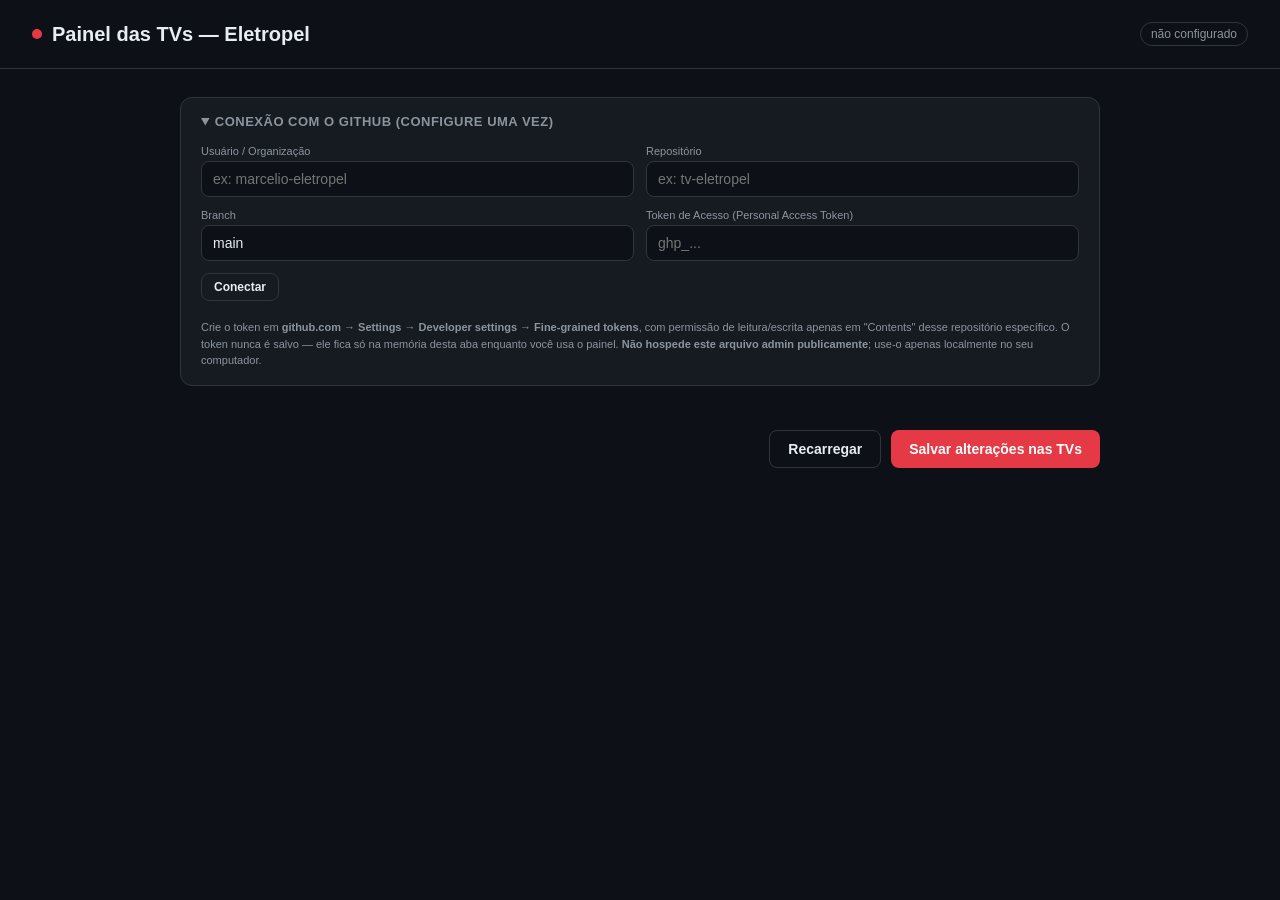
==== admin.html @ b841ade2 "Add files via upload" ====
<!DOCTYPE html>
<html lang="pt-BR">
<head>
<meta charset="UTF-8">
<title>Eletropel - Painel de Controle das TVs</title>
<meta name="viewport" content="width=device-width, initial-scale=1.0">
<link rel="stylesheet" href="admin.css">
</head>
<body>

<header>
  <h1><span class="dot"></span> Painel das TVs — Eletropel</h1>
  <span id="conn-status">não configurado</span>
</header>

<main>
  <details class="setup-box" id="setup-details" open>
    <summary>Conexão com o GitHub (configure uma vez)</summary>
    <div class="setup-grid">
      <div><label>Usuário / Organização</label><input id="cfg-owner" placeholder="ex: marcelio-eletropel"></div>
      <div><label>Repositório</label><input id="cfg-repo" placeholder="ex: tv-eletropel"></div>
      <div><label>Branch</label><input id="cfg-branch" placeholder="main" value="main"></div>
      <div><label>Token de Acesso (Personal Access Token)</label><input id="cfg-token" type="password" placeholder="ghp_..."></div>
      <div class="full"><button class="btn secondary small" id="btn-connect">Conectar</button></div>
      <div class="full setup-note">
        Crie o token em <strong>github.com → Settings → Developer settings → Fine-grained tokens</strong>,
        com permissão de leitura/escrita apenas em "Contents" desse repositório específico.
        O token nunca é salvo — ele fica só na memória desta aba enquanto você usa o painel.
        <strong>Não hospede este arquivo admin publicamente</strong>; use-o apenas localmente no seu computador.
      </div>
    </div>
  </details>

  <button class="btn secondary back" id="btn-back-dashboard" style="display:none;">← Voltar ao início</button>
  <button class="btn secondary back" id="btn-back" style="display:none;">← Voltar para categorias</button>

  <div id="view-dashboard" style="display:none;">
    <div class="dash-grid">
      <div class="dash-card">
        <div class="dash-value" id="dash-total">-</div>
        <div class="dash-label">Itens no total</div>
      </div>
      <div class="dash-card">
        <div class="dash-value" id="dash-categories">-</div>
        <div class="dash-label">Categorias</div>
      </div>
      <div class="dash-card">
        <div class="dash-value" id="dash-updated">-</div>
        <div class="dash-label">Última atualização</div>
      </div>
    </div>

    <div class="section-title">O que está passando na TV agora</div>
    <div class="live-preview-frame">
      <iframe id="live-preview-iframe" src="about:blank"></iframe>
    </div>
    <div class="setup-note" style="margin-top: 8px;">
      Essa é a própria página da TV rodando ao vivo, em miniatura — o que você vê aqui é
      exatamente o que está passando lá agora.
    </div>

    <button class="btn" id="btn-goto-folders" style="margin-top: 20px;">Alterar conteúdo →</button>
  </div>

  <div id="view-folders" style="display:none;">
    <div class="section-title">Categorias <span class="count" id="folder-count"></span></div>
    <div class="folder-grid" id="folder-grid"></div>
  </div>

  <div id="view-category" style="display:none;">
    <div class="section-title">
      <span id="category-title"></span>
      <span class="count" id="category-count"></span>
    </div>
    <div id="items-list"></div>
    <div id="empty-msg" class="empty-state" style="display:none;">Nenhum item nesta categoria ainda.</div>

    <div class="add-form">
      <div class="tabs">
        <button class="tab-btn active" data-tab="image" id="tab-image">Enviar imagem</button>
        <button class="tab-btn" data-tab="url" id="tab-url">Adicionar site (URL)</button>
      </div>
      <div id="panel-image">
        <div id="drop-zone">
          Arraste uma imagem aqui, ou clique para escolher do computador
          <input type="file" id="file-input" accept="image/*" multiple>
        </div>
        <div id="upload-preview"></div>
      </div>
      <div id="panel-url" style="display:none;">
        <div class="row">
          <div class="field" style="flex: 2;"><label>Endereço do site</label><input id="new-url-src" placeholder="https://..."></div>
        </div>
      </div>
      <div class="row" style="margin-top: 14px;">
        <div class="field" style="max-width: 140px;"><label>Duração (seg)</label><input id="new-duration" type="number" value="15" min="3"></div>
      </div>
      <button class="btn secondary" id="btn-add-url" style="display:none;">+ Adicionar site à lista</button>
    </div>
  </div>

  <div class="save-bar">
    <button class="btn secondary" id="btn-reload">Recarregar</button>
    <button class="btn" id="btn-save">Salvar alterações nas TVs</button>
  </div>
</main>

<div class="toast" id="toast"></div>

<script src="admin.js"></script>

</body>
</html>
---- admin.css ----
:root {
    --bg: #0d1117; --panel: #161b22; --panel-border: #30363d;
    --accent: #e63946; --accent-hover: #ff4d5a;
    --text: #e6edf3; --text-dim: #8b949e;
    --success: #3fb950; --danger: #f85149; --info: #58a6ff;
  }
  * { box-sizing: border-box; }
  body { margin: 0; background: var(--bg); color: var(--text); font-family: -apple-system, "Segoe UI", Roboto, Arial, sans-serif; min-height: 100vh; }
  header { padding: 22px 32px; border-bottom: 1px solid var(--panel-border); display: flex; align-items: center; justify-content: space-between; flex-wrap: wrap; gap: 10px; }
  header h1 { font-size: 20px; margin: 0; display: flex; align-items: center; gap: 10px; }
  header h1 .dot { width: 10px; height: 10px; border-radius: 50%; background: var(--accent); }
  #conn-status { font-size: 12px; color: var(--text-dim); padding: 4px 10px; border: 1px solid var(--panel-border); border-radius: 20px; }
  #conn-status.ok { color: var(--success); border-color: var(--success); }
  #conn-status.err { color: var(--danger); border-color: var(--danger); }

  main { max-width: 960px; margin: 0 auto; padding: 28px 20px 90px; }

  details.setup-box { background: var(--panel); border: 1px solid var(--panel-border); border-radius: 12px; padding: 16px 20px; margin-bottom: 24px; }
  details.setup-box summary { cursor: pointer; font-size: 13px; color: var(--text-dim); text-transform: uppercase; letter-spacing: 0.5px; font-weight: 600; }
  .setup-grid { display: grid; grid-template-columns: 1fr 1fr; gap: 12px; margin-top: 16px; }
  .setup-grid .full { grid-column: 1 / -1; }
  .setup-note { font-size: 11px; color: var(--text-dim); margin-top: 6px; line-height: 1.5; }
  label { font-size: 11px; color: var(--text-dim); display: block; margin-bottom: 4px; }

  input, select { width: 100%; background: #0d1117; border: 1px solid var(--panel-border); color: var(--text); padding: 9px 11px; border-radius: 8px; font-size: 14px; }
  input:focus, select:focus { outline: none; border-color: var(--accent); }

  .btn { background: var(--accent); color: #fff; border: none; padding: 10px 18px; border-radius: 8px; font-weight: 600; font-size: 14px; cursor: pointer; transition: background 0.15s; }
  .btn:hover { background: var(--accent-hover); }
  .btn.secondary { background: transparent; border: 1px solid var(--panel-border); color: var(--text); }
  .btn.secondary:hover { border-color: var(--text-dim); }
  .btn.small { padding: 6px 12px; font-size: 12px; }
  .btn.danger { background: transparent; color: var(--danger); border: 1px solid var(--danger); }
  .btn.danger:hover { background: rgba(248,81,73,0.1); }
  .btn:disabled { opacity: 0.5; cursor: not-allowed; }
  .btn.back { margin-bottom: 16px; }

  .section-title { font-size: 15px; font-weight: 600; margin: 30px 0 14px; display: flex; align-items: center; justify-content: space-between; }
  .section-title .count { font-size: 12px; color: var(--text-dim); font-weight: 400; }

  /* Dashboard */
  .dash-grid { display: grid; grid-template-columns: repeat(3, 1fr); gap: 14px; margin-top: 10px; }
  .dash-card { background: var(--panel); border: 1px solid var(--panel-border); border-radius: 12px; padding: 18px; text-align: center; }
  .dash-value { font-size: 26px; font-weight: 700; color: var(--accent); }
  .dash-label { font-size: 11px; color: var(--text-dim); margin-top: 4px; text-transform: uppercase; letter-spacing: 0.4px; }

  .live-preview-frame {
    width: 100%; max-width: 480px; aspect-ratio: 16 / 9;
    background: #000; border-radius: 12px; overflow: hidden;
    border: 1px solid var(--panel-border); position: relative;
  }
  .live-preview-frame iframe {
    width: 1280px; height: 720px; border: none;
    transform: scale(0.375); transform-origin: top left;
    position: absolute; top: 0; left: 0; pointer-events: none;
  }

  /* Grid de pastas (categorias) */
  .folder-grid { display: grid; grid-template-columns: repeat(auto-fill, minmax(160px, 1fr)); gap: 14px; }
  .folder-card {
    background: var(--panel); border: 1px solid var(--panel-border); border-radius: 12px;
    padding: 14px; cursor: pointer; transition: border-color 0.15s;
  }
  .folder-card:hover { border-color: var(--accent); }
  .folder-thumb {
    width: 100%; height: 90px; border-radius: 8px; object-fit: cover; background: #0d1117;
    border: 1px solid var(--panel-border); margin-bottom: 10px;
  }
  .folder-thumb.placeholder { display: flex; align-items: center; justify-content: center; font-size: 28px; color: var(--text-dim); }
  .folder-name { font-size: 13px; font-weight: 600; }
  .folder-count { font-size: 11px; color: var(--text-dim); margin-top: 2px; }

  .new-folder-card {
    border: 1px dashed var(--panel-border); display: flex; flex-direction: column;
    align-items: center; justify-content: center; min-height: 140px; color: var(--text-dim);
  }
  .new-folder-card input { margin-top: 8px; text-align: center; }

  .item-card { background: var(--panel); border: 1px solid var(--panel-border); border-radius: 10px; padding: 12px 16px; margin-bottom: 10px; display: flex; align-items: center; gap: 14px; }
  .item-thumb { width: 52px; height: 52px; border-radius: 8px; object-fit: cover; flex-shrink: 0; background: #0d1117; border: 1px solid var(--panel-border); }
  .item-thumb.url-icon { display: flex; align-items: center; justify-content: center; font-size: 20px; color: var(--info); }
  .badge { font-size: 10px; padding: 3px 8px; border-radius: 20px; text-transform: uppercase; font-weight: 700; letter-spacing: 0.4px; flex-shrink: 0; }
  .badge.url { background: rgba(88,166,255,0.15); color: var(--info); }
  .badge.image { background: rgba(63,185,80,0.15); color: var(--success); }

  .item-info { flex: 1; min-width: 0; }
  .item-info .src { font-size: 13px; color: var(--text); white-space: nowrap; overflow: hidden; text-overflow: ellipsis; }
  .item-info .duration { font-size: 11px; color: var(--text-dim); margin-top: 2px; }
  .item-actions { display: flex; gap: 6px; flex-shrink: 0; }

  .add-form { background: var(--panel); border: 1px dashed var(--panel-border); border-radius: 12px; padding: 18px; margin-top: 18px; }
  .tabs { display: flex; gap: 6px; margin-bottom: 16px; }
  .tab-btn { flex: 1; padding: 9px; border-radius: 8px; border: 1px solid var(--panel-border); background: transparent; color: var(--text-dim); cursor: pointer; font-size: 13px; font-weight: 600; }
  .tab-btn.active { background: rgba(230,57,70,0.15); border-color: var(--accent); color: var(--accent); }
  .add-form .row { display: flex; gap: 10px; margin-bottom: 12px; flex-wrap: wrap; }
  .add-form .field { flex: 1; min-width: 140px; }

  #drop-zone { border: 2px dashed var(--panel-border); border-radius: 10px; padding: 30px 20px; text-align: center; color: var(--text-dim); font-size: 13px; cursor: pointer; transition: all 0.15s; }
  #drop-zone.dragover { border-color: var(--accent); background: rgba(230,57,70,0.06); color: var(--text); }
  #drop-zone input { display: none; }
  #upload-preview { display: flex; gap: 10px; flex-wrap: wrap; margin-top: 12px; }
  #upload-preview img { width: 64px; height: 64px; object-fit: cover; border-radius: 8px; border: 1px solid var(--panel-border); }
  #upload-preview img.uploading { opacity: 0.4; }

  .empty-state { text-align: center; padding: 40px 20px; color: var(--text-dim); font-size: 13px; }

  .save-bar { position: sticky; bottom: 0; background: linear-gradient(to top, var(--bg) 60%, transparent); padding: 20px 0 10px; display: flex; justify-content: flex-end; gap: 10px; }

  .toast { position: fixed; top: 20px; right: 20px; background: var(--panel); border: 1px solid var(--panel-border); padding: 12px 18px; border-radius: 8px; font-size: 13px; opacity: 0; transform: translateY(-10px); transition: all 0.25s; pointer-events: none; z-index: 100; max-width: 320px; }
  .toast.show { opacity: 1; transform: translateY(0); }
  .toast.success { border-color: var(--success); color: var(--success); }
  .toast.error { border-color: var(--danger); color: var(--danger); }
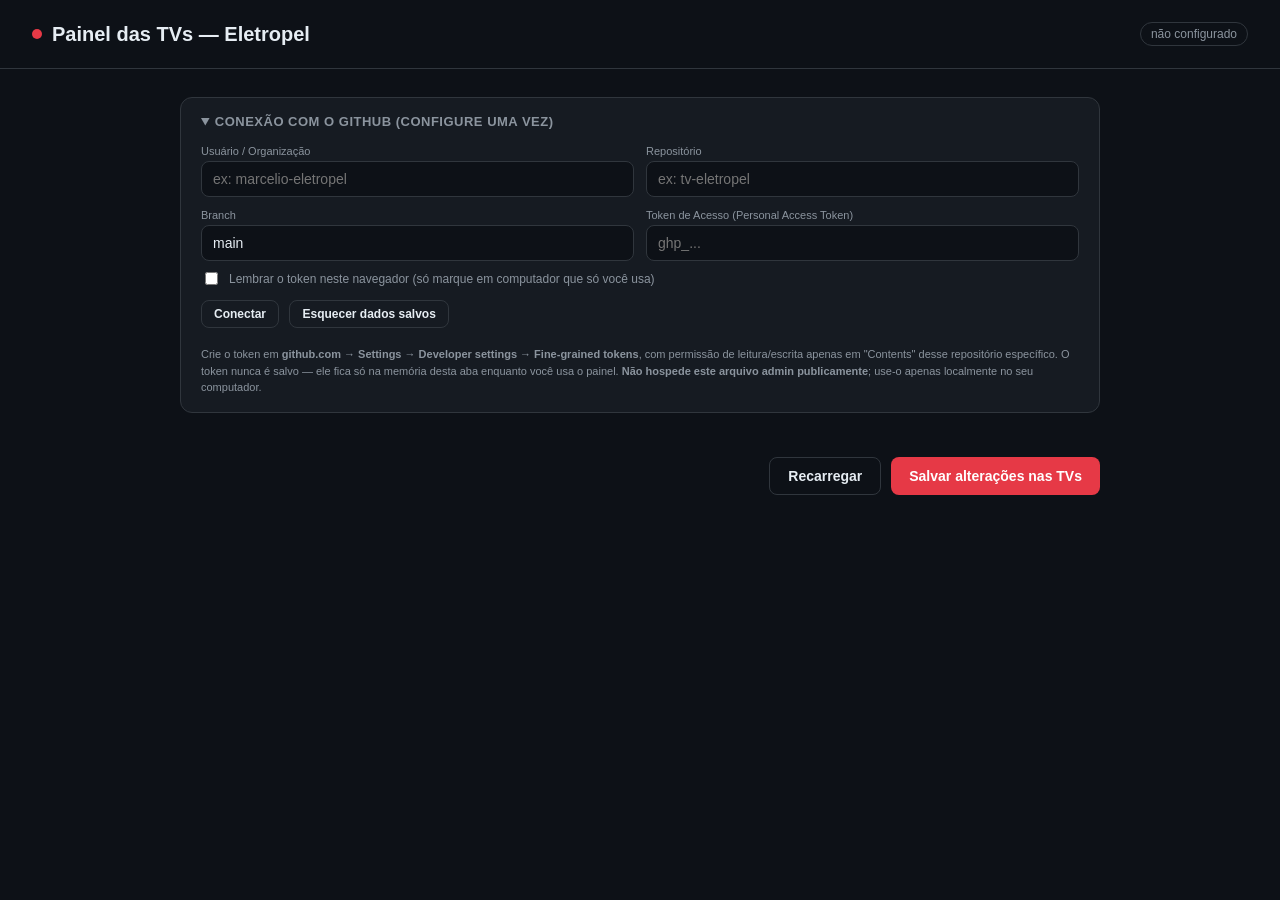
==== commit 1dc2418e: "Add files via upload" ====
--- a/admin.html
+++ b/admin.html
@@ -21,7 +21,15 @@
       <div><label>Repositório</label><input id="cfg-repo" placeholder="ex: tv-eletropel"></div>
       <div><label>Branch</label><input id="cfg-branch" placeholder="main" value="main"></div>
       <div><label>Token de Acesso (Personal Access Token)</label><input id="cfg-token" type="password" placeholder="ghp_..."></div>
-      <div class="full"><button class="btn secondary small" id="btn-connect">Conectar</button></div>
+      <div class="full" style="display:flex; align-items:center; gap:8px; margin-top:-4px;">
+        <input type="checkbox" id="cfg-remember-token" style="width:auto;">
+        <label for="cfg-remember-token" style="margin:0; font-size:12px;">
+          Lembrar o token neste navegador (só marque em computador que só você usa)
+        </label>
+      </div>
+      <div class="full"><button class="btn secondary small" id="btn-connect">Conectar</button>
+        <button class="btn secondary small" id="btn-forget" style="margin-left:6px;">Esquecer dados salvos</button>
+      </div>
       <div class="full setup-note">
         Crie o token em <strong>github.com → Settings → Developer settings → Fine-grained tokens</strong>,
         com permissão de leitura/escrita apenas em "Contents" desse repositório específico.
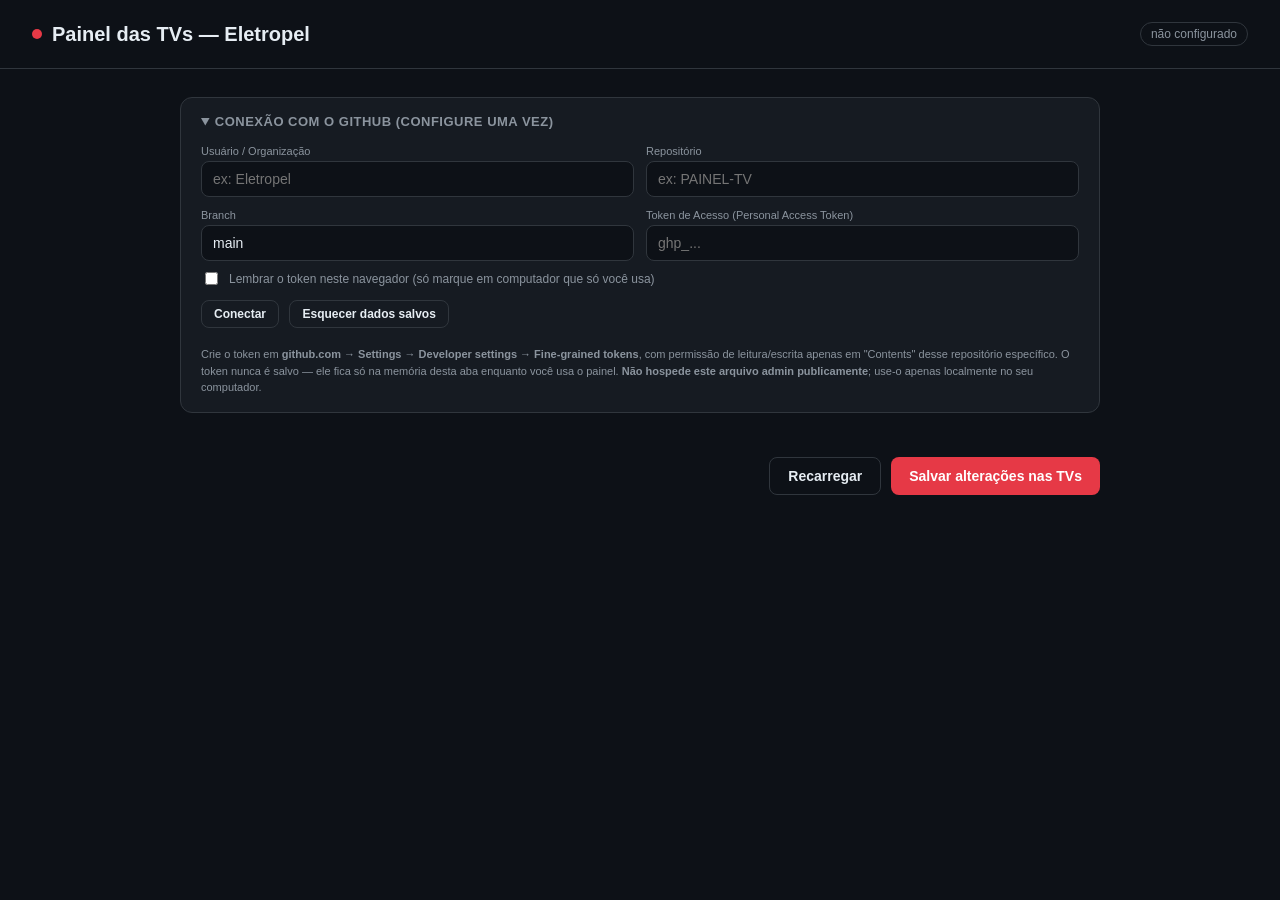
==== commit 6648bd16: "Update placeholders for GitHub configuration inputs" ====
--- a/admin.html
+++ b/admin.html
@@ -17,8 +17,8 @@
   <details class="setup-box" id="setup-details" open>
     <summary>Conexão com o GitHub (configure uma vez)</summary>
     <div class="setup-grid">
-      <div><label>Usuário / Organização</label><input id="cfg-owner" placeholder="ex: marcelio-eletropel"></div>
-      <div><label>Repositório</label><input id="cfg-repo" placeholder="ex: tv-eletropel"></div>
+      <div><label>Usuário / Organização</label><input id="cfg-owner" placeholder="ex: Eletropel"></div>
+      <div><label>Repositório</label><input id="cfg-repo" placeholder="ex: PAINEL-TV"></div>
       <div><label>Branch</label><input id="cfg-branch" placeholder="main" value="main"></div>
       <div><label>Token de Acesso (Personal Access Token)</label><input id="cfg-token" type="password" placeholder="ghp_..."></div>
       <div class="full" style="display:flex; align-items:center; gap:8px; margin-top:-4px;">
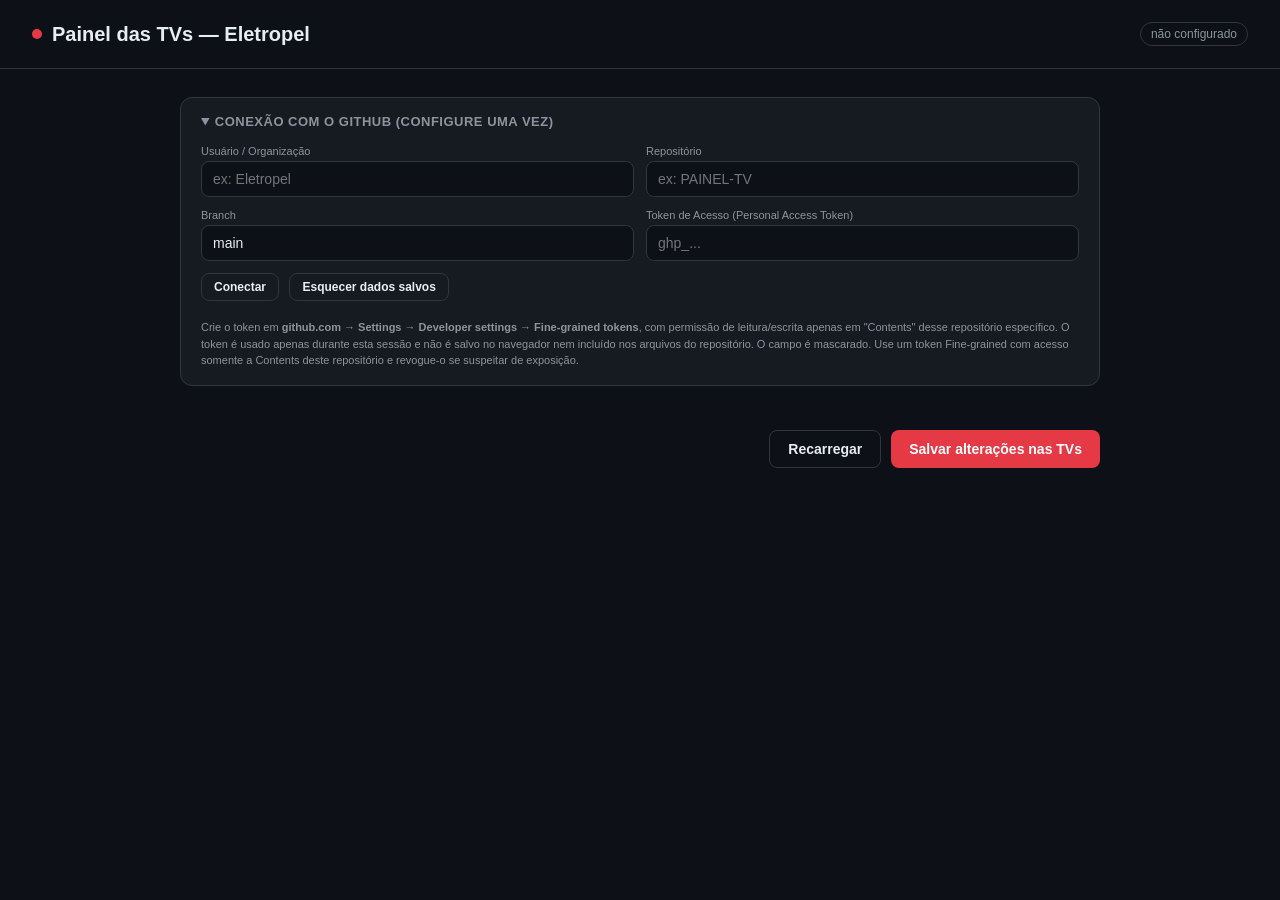
==== commit caf30747: "Add files via upload" ====
--- a/admin.html
+++ b/admin.html
@@ -21,20 +21,14 @@
       <div><label>Repositório</label><input id="cfg-repo" placeholder="ex: PAINEL-TV"></div>
       <div><label>Branch</label><input id="cfg-branch" placeholder="main" value="main"></div>
       <div><label>Token de Acesso (Personal Access Token)</label><input id="cfg-token" type="password" placeholder="ghp_..."></div>
-      <div class="full" style="display:flex; align-items:center; gap:8px; margin-top:-4px;">
-        <input type="checkbox" id="cfg-remember-token" style="width:auto;">
-        <label for="cfg-remember-token" style="margin:0; font-size:12px;">
-          Lembrar o token neste navegador (só marque em computador que só você usa)
-        </label>
-      </div>
       <div class="full"><button class="btn secondary small" id="btn-connect">Conectar</button>
         <button class="btn secondary small" id="btn-forget" style="margin-left:6px;">Esquecer dados salvos</button>
       </div>
       <div class="full setup-note">
         Crie o token em <strong>github.com → Settings → Developer settings → Fine-grained tokens</strong>,
         com permissão de leitura/escrita apenas em "Contents" desse repositório específico.
-        O token nunca é salvo — ele fica só na memória desta aba enquanto você usa o painel.
-        <strong>Não hospede este arquivo admin publicamente</strong>; use-o apenas localmente no seu computador.
+        O token é usado apenas durante esta sessão e não é salvo no navegador nem incluído nos arquivos do repositório.
+        O campo é mascarado. Use um token Fine-grained com acesso somente a Contents deste repositório e revogue-o se suspeitar de exposição.
       </div>
     </div>
   </details>
@@ -63,9 +57,18 @@
       <iframe id="live-preview-iframe" src="about:blank"></iframe>
     </div>
     <div class="setup-note" style="margin-top: 8px;">
-      Essa é a própria página da TV rodando ao vivo, em miniatura — o que você vê aqui é
-      exatamente o que está passando lá agora.
+      Essa é a própria página da TV rodando ao vivo, em miniatura. Todas as TVs usam a mesma programação.
     </div>
+
+    <section class="category-control">
+      <div class="section-title">Categorias exibidas nas TVs</div>
+      <p class="setup-note">Marque uma ou mais categorias. As categorias desativadas continuam salvas, mas seus conteúdos ficam ocultos em todas as TVs.</p>
+      <div id="active-category-list" class="active-category-list"></div>
+      <div class="category-control-actions">
+        <button class="btn secondary small" id="btn-select-all-categories">Selecionar todas</button>
+        <button class="btn secondary small" id="btn-clear-categories">Desmarcar todas</button>
+      </div>
+    </section>
 
     <button class="btn" id="btn-goto-folders" style="margin-top: 20px;">Alterar conteúdo →</button>
   </div>
--- a/admin.css
+++ b/admin.css
@@ -110,3 +110,51 @@
   .toast.show { opacity: 1; transform: translateY(0); }
   .toast.success { border-color: var(--success); color: var(--success); }
   .toast.error { border-color: var(--danger); color: var(--danger); }
+
+
+/* Seletor global de categorias exibidas em todas as TVs */
+.category-control {
+  margin-top: 22px;
+  padding: 18px;
+  border: 1px solid var(--border, #343a46);
+  border-radius: 14px;
+  background: var(--panel, #171b23);
+}
+.active-category-list {
+  display: grid;
+  grid-template-columns: repeat(auto-fit, minmax(210px, 1fr));
+  gap: 10px;
+  margin-top: 14px;
+}
+.active-category-option {
+  display: flex;
+  align-items: center;
+  gap: 10px;
+  min-width: 0;
+  padding: 12px 14px;
+  border: 1px solid var(--border, #343a46);
+  border-radius: 10px;
+  background: rgba(255,255,255,.025);
+  cursor: pointer;
+}
+.active-category-option input {
+  width: 17px;
+  height: 17px;
+  flex: 0 0 auto;
+  accent-color: #f5c400;
+}
+.active-category-option span {
+  flex: 1;
+  overflow-wrap: anywhere;
+  font-weight: 600;
+}
+.active-category-option small {
+  color: var(--muted, #9aa3b2);
+  white-space: nowrap;
+}
+.category-control-actions {
+  display: flex;
+  flex-wrap: wrap;
+  gap: 8px;
+  margin-top: 12px;
+}
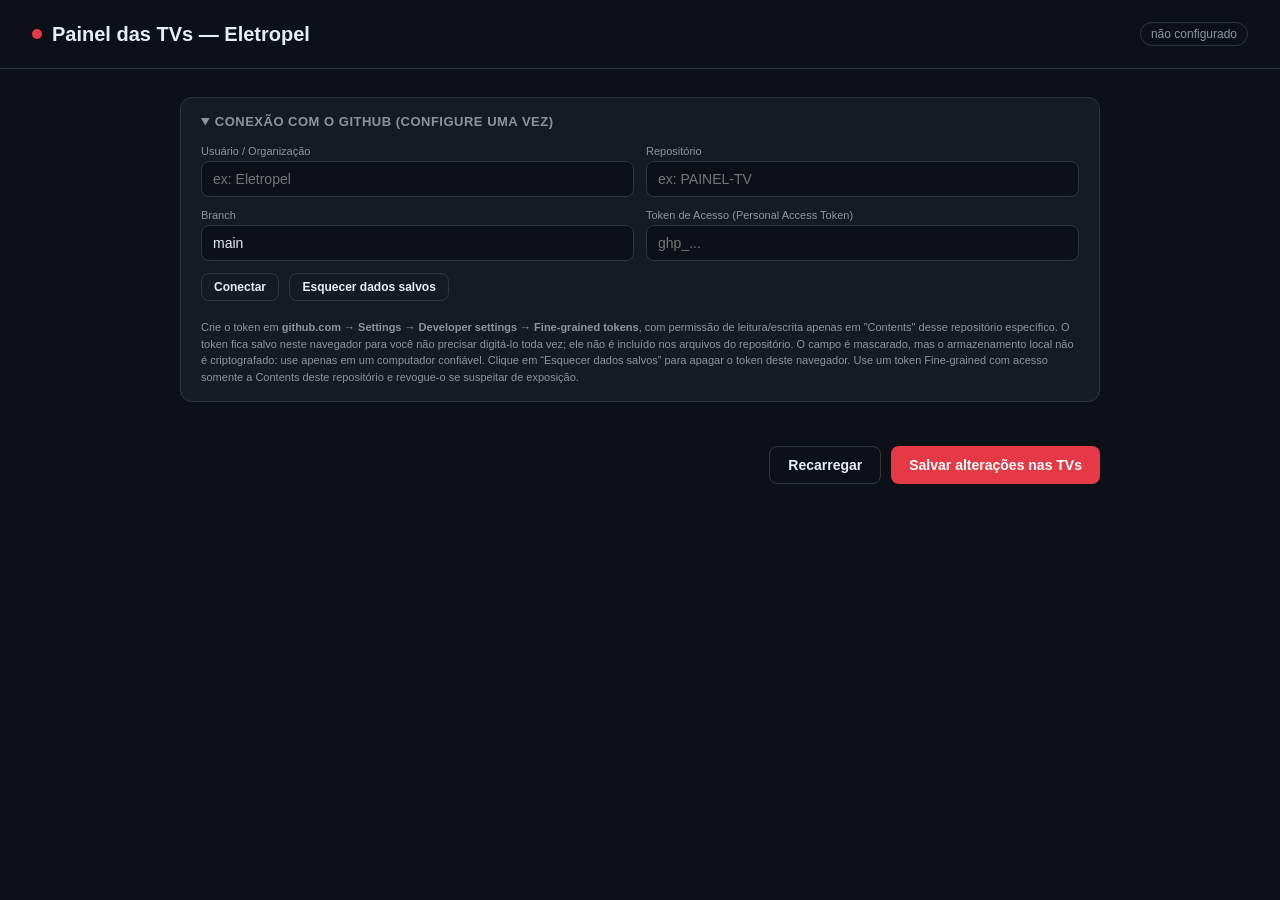
==== commit 94d76ef8: "Add files via upload" ====
--- a/admin.html
+++ b/admin.html
@@ -27,8 +27,7 @@
       <div class="full setup-note">
         Crie o token em <strong>github.com → Settings → Developer settings → Fine-grained tokens</strong>,
         com permissão de leitura/escrita apenas em "Contents" desse repositório específico.
-        O token é usado apenas durante esta sessão e não é salvo no navegador nem incluído nos arquivos do repositório.
-        O campo é mascarado. Use um token Fine-grained com acesso somente a Contents deste repositório e revogue-o se suspeitar de exposição.
+        O token fica salvo neste navegador para você não precisar digitá-lo toda vez; ele não é incluído nos arquivos do repositório. O campo é mascarado, mas o armazenamento local não é criptografado: use apenas em um computador confiável. Clique em “Esquecer dados salvos” para apagar o token deste navegador. Use um token Fine-grained com acesso somente a Contents deste repositório e revogue-o se suspeitar de exposição.
       </div>
     </div>
   </details>
--- a/admin.css
+++ b/admin.css
@@ -69,6 +69,9 @@
   .folder-thumb.placeholder { display: flex; align-items: center; justify-content: center; font-size: 28px; color: var(--text-dim); }
   .folder-name { font-size: 13px; font-weight: 600; }
   .folder-count { font-size: 11px; color: var(--text-dim); margin-top: 2px; }
+  .folder-actions { display: flex; flex-wrap: wrap; gap: 6px; margin-top: 12px; }
+  .folder-actions .btn { flex: 1; min-width: 0; padding: 7px 8px; font-size: 11px; }
+  .folder-actions .btn:disabled { opacity: 0.4; cursor: not-allowed; }
 
   .new-folder-card {
     border: 1px dashed var(--panel-border); display: flex; flex-direction: column;
